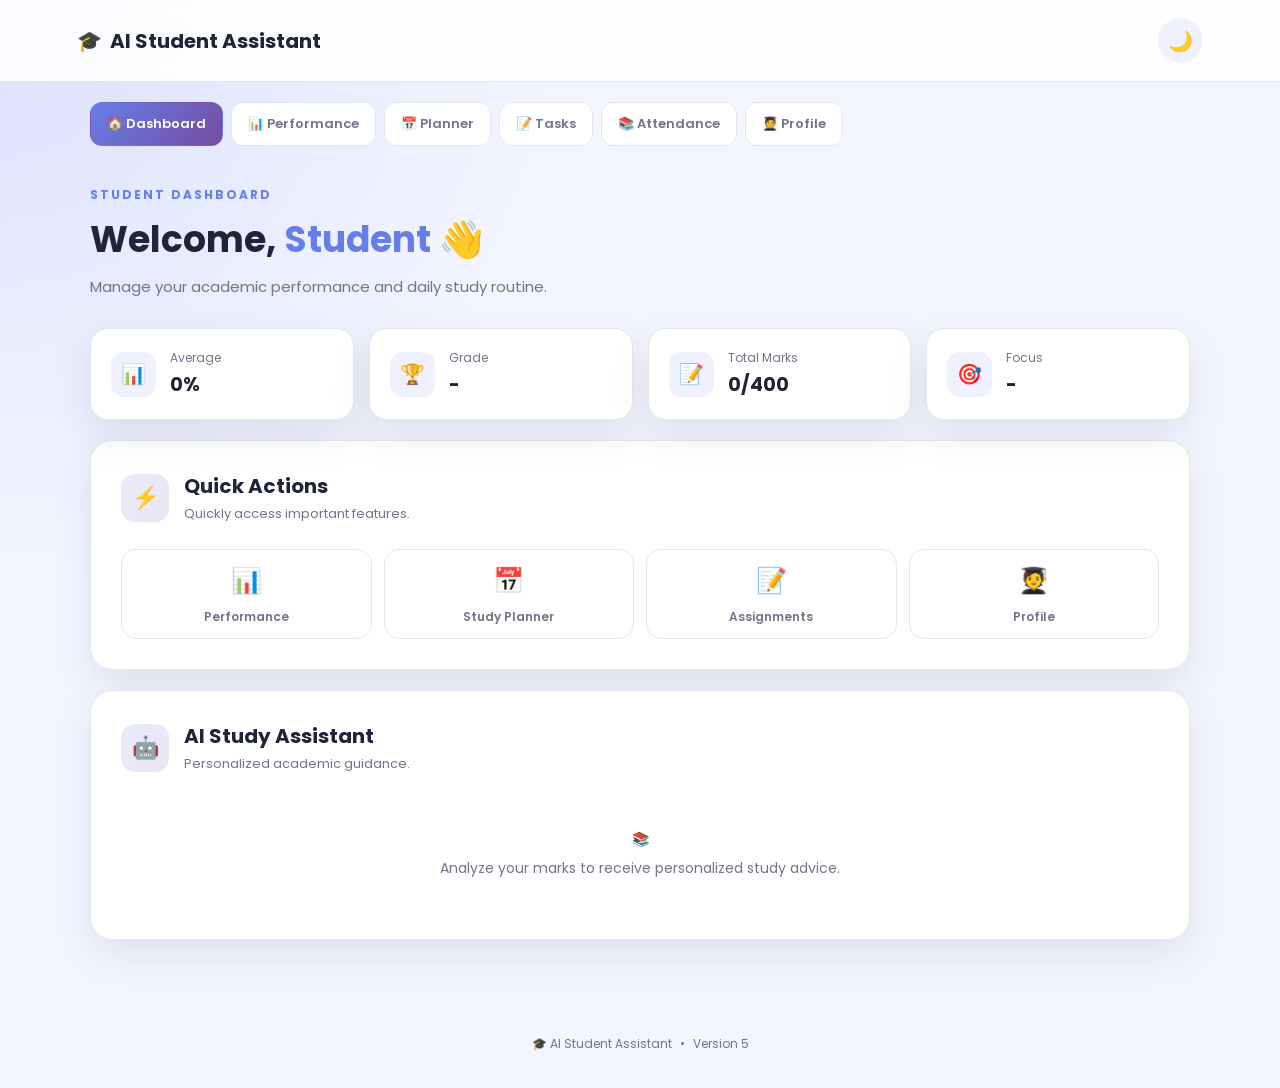
==== index.html @ c38b3dcc "Add files via upload" ====
<!DOCTYPE html>
<html lang="en">

<head>

    <meta charset="UTF-8">

    <meta
        name="viewport"
        content="width=device-width, initial-scale=1.0"
    >

    <title>AI Student Assistant - V5</title>

    <link
        rel="preconnect"
        href="https://fonts.googleapis.com"
    >

    <link
        rel="preconnect"
        href="https://fonts.gstatic.com"
        crossorigin
    >

    <link
        href="https://fonts.googleapis.com/css2?family=Poppins:wght@400;500;600;700&display=swap"
        rel="stylesheet"
    >

    <link
        rel="stylesheet"
        href="style.css"
    >

</head>


<body>


<!-- =========================================
     HEADER
========================================= -->

<header class="header">

    <div class="logo">

        🎓

        <span>
            AI Student Assistant
        </span>

    </div>


    <div class="header-actions">

        <button
            id="themeButton"
            class="theme-button"
            onclick="toggleTheme()"
        >
            🌙
        </button>

    </div>

</header>



<!-- =========================================
     NAVIGATION
========================================= -->

<nav class="navigation">

    <button
        class="nav-button active"
        onclick="showSection('dashboardSection', this)"
    >
        🏠 Dashboard
    </button>


    <button
        class="nav-button"
        onclick="showSection('performanceSection', this)"
    >
        📊 Performance
    </button>


    <button
        class="nav-button"
        onclick="showSection('plannerSection', this)"
    >
        📅 Planner
    </button>


    <button
        class="nav-button"
        onclick="showSection('tasksSection', this)"
    >
        📝 Tasks
    </button>


    <button
        class="nav-button"
        onclick="showSection('attendanceSection', this)"
    >
        📚 Attendance
    </button>


    <button
        class="nav-button"
        onclick="showSection('profileSection', this)"
    >
        🧑‍🎓 Profile
    </button>

</nav>



<!-- =========================================
     MAIN
========================================= -->

<main class="container">


<!-- =========================================
     DASHBOARD SECTION
========================================= -->

<section
    id="dashboardSection"
    class="page-section active-section"
>


    <!-- WELCOME -->

    <div class="welcome">

        <p class="small-title">
            STUDENT DASHBOARD
        </p>


        <h1>

            Welcome,

            <span id="welcomeName">
                Student
            </span>

            👋

        </h1>


        <p>
            Manage your academic performance
            and daily study routine.
        </p>

    </div>



    <!-- QUICK STATS -->

    <div class="stats-grid">


        <div class="stat-card">

            <div class="stat-icon">
                📊
            </div>

            <div>

                <p>
                    Average
                </p>

                <h3 id="percentageValue">
                    0%
                </h3>

            </div>

        </div>



        <div class="stat-card">

            <div class="stat-icon">
                🏆
            </div>

            <div>

                <p>
                    Grade
                </p>

                <h3 id="gradeValue">
                    -
                </h3>

            </div>

        </div>



        <div class="stat-card">

            <div class="stat-icon">
                📝
            </div>

            <div>

                <p>
                    Total Marks
                </p>

                <h3 id="totalValue">
                    0/400
                </h3>

            </div>

        </div>



        <div class="stat-card">

            <div class="stat-icon">
                🎯
            </div>

            <div>

                <p>
                    Focus
                </p>

                <h3 id="weakSubjectValue">
                    -
                </h3>

            </div>

        </div>

    </div>



    <!-- QUICK ACTIONS -->

    <div class="card">

        <div class="section-title">

            <div class="section-icon">
                ⚡
            </div>

            <div>

                <h2>
                    Quick Actions
                </h2>

                <p>
                    Quickly access important features.
                </p>

            </div>

        </div>


        <div class="quick-actions">


            <button
                onclick="showSection('performanceSection')"
                class="action-button"
            >
                📊
                <span>
                    Performance
                </span>
            </button>


            <button
                onclick="showSection('plannerSection')"
                class="action-button"
            >
                📅
                <span>
                    Study Planner
                </span>
            </button>


            <button
                onclick="showSection('tasksSection')"
                class="action-button"
            >
                📝
                <span>
                    Assignments
                </span>
            </button>


            <button
                onclick="showSection('profileSection')"
                class="action-button"
            >
                🧑‍🎓
                <span>
                    Profile
                </span>
            </button>

        </div>

    </div>



    <!-- AI RECOMMENDATION -->

    <div class="card">

        <div class="section-title">

            <div class="section-icon">
                🤖
            </div>

            <div>

                <h2>
                    AI Study Assistant
                </h2>

                <p>
                    Personalized academic guidance.
                </p>

            </div>

        </div>


        <div id="dashboardSuggestion">

            <div class="empty-state">

                📚

                <p>
                    Analyze your marks to receive
                    personalized study advice.
                </p>

            </div>

        </div>

    </div>


</section>



<!-- =========================================
     PERFORMANCE SECTION
========================================= -->

<section
    id="performanceSection"
    class="page-section"
>


    <!-- INPUT -->

    <div class="card">

        <div class="section-title">

            <div class="section-icon">
                📝
            </div>

            <div>

                <h2>
                    Analyze Performance
                </h2>

                <p>
                    Enter your latest marks.
                </p>

            </div>

        </div>



        <!-- NAME -->

        <div class="form-group">

            <label for="studentName">
                Student Name
            </label>

            <input
                type="text"
                id="studentName"
                placeholder="Enter your name"
                maxlength="50"
            >

        </div>



        <!-- SUBJECTS -->

        <div class="subjects-grid">


            <div class="form-group">

                <label for="math">
                    🧮 Mathematics
                </label>

                <input
                    type="number"
                    id="math"
                    min="0"
                    max="100"
                    placeholder="0 - 100"
                >

            </div>


            <div class="form-group">

                <label for="python">
                    🐍 Python
                </label>

                <input
                    type="number"
                    id="python"
                    min="0"
                    max="100"
                    placeholder="0 - 100"
                >

            </div>


            <div class="form-group">

                <label for="dsa">
                    💻 DSA
                </label>

                <input
                    type="number"
                    id="dsa"
                    min="0"
                    max="100"
                    placeholder="0 - 100"
                >

            </div>


            <div class="form-group">

                <label for="physics">
                    ⚛️ Physics
                </label>

                <input
                    type="number"
                    id="physics"
                    min="0"
                    max="100"
                    placeholder="0 - 100"
                >

            </div>

        </div>



        <div class="button-group">

            <button
                class="primary-button"
                onclick="calculateResult()"
            >
                🚀 Analyze Performance
            </button>


            <button
                class="reset-button"
                onclick="resetApp()"
            >
                🔄 Reset
            </button>

        </div>

    </div>



    <!-- SUBJECT PERFORMANCE -->

    <div class="card">

        <div class="section-title">

            <div class="section-icon">
                📈
            </div>

            <div>

                <h2>
                    Subject Performance
                </h2>

                <p>
                    Current marks for each subject.
                </p>

            </div>

        </div>


        <div id="subjectPerformance">

            <div class="empty-state">

                📊

                <p>
                    Your performance will appear here.
                </p>

            </div>

        </div>

    </div>



    <!-- CHART -->

    <div class="card">

        <div class="section-title">

            <div class="section-icon">
                📊
            </div>

            <div>

                <h2>
                    Performance Chart
                </h2>

                <p>
                    Visual comparison of your marks.
                </p>

            </div>

        </div>


        <div
            id="marksChart"
            class="marks-chart"
        ></div>

    </div>



    <!-- TARGETS -->

    <div class="card">

        <div class="section-title">

            <div class="section-icon">
                🎯
            </div>

            <div>

                <h2>
                    Subject Goals
                </h2>

                <p>
                    Track your current marks against targets.
                </p>

            </div>

        </div>


        <div
            id="targetPerformance"
            class="target-performance"
        ></div>

    </div>

</section>



<!-- =========================================
     PLANNER SECTION
========================================= -->

<section
    id="plannerSection"
    class="page-section"
>


    <div class="card">

        <div class="section-title">

            <div class="section-icon">
                📅
            </div>

            <div>

                <h2>
                    Today's Study Plan
                </h2>

                <p>
                    Your plan is generated from your performance.
                </p>

            </div>

        </div>


        <div id="studyPlan">

            <div class="empty-state">

                📅

                <p>
                    Analyze your marks first
                    to generate your study plan.
                </p>

            </div>

        </div>

    </div>



    <!-- TIMER -->

    <div class="card">

        <div class="section-title">

            <div class="section-icon">
                ⏱️
            </div>

            <div>

                <h2>
                    Study Timer
                </h2>

                <p>
                    Use a 25-minute focused study session.
                </p>

            </div>

        </div>


        <div class="timer-box">

            <div
                id="timerDisplay"
                class="timer-display"
            >
                25:00
            </div>


            <p id="timerStatus">
                Ready to study
            </p>


            <div class="timer-buttons">

                <button
                    onclick="startTimer()"
                    class="timer-start"
                >
                    ▶ Start
                </button>


                <button
                    onclick="pauseTimer()"
                    class="timer-pause"
                >
                    ⏸ Pause
                </button>


                <button
                    onclick="resetTimer()"
                    class="timer-reset"
                >
                    🔄 Reset
                </button>

            </div>

        </div>

    </div>

</section>



<!-- =========================================
     TASKS SECTION
========================================= -->

<section
    id="tasksSection"
    class="page-section"
>


    <div class="card">

        <div class="section-title">

            <div class="section-icon">
                📝
            </div>

            <div>

                <h2>
                    Assignment & Task Manager
                </h2>

                <p>
                    Keep track of your academic tasks.
                </p>

            </div>

        </div>



        <div class="task-input-area">

            <input
                type="text"
                id="taskInput"
                placeholder="Enter assignment or task..."
                maxlength="100"
            >


            <button
                onclick="addTask()"
                class="primary-button add-task-button"
            >
                ➕ Add Task
            </button>

        </div>


        <div
            id="taskList"
            class="task-list"
        ></div>

    </div>

</section>



<!-- =========================================
     ATTENDANCE SECTION
========================================= -->

<section
    id="attendanceSection"
    class="page-section"
>


    <div class="card">

        <div class="section-title">

            <div class="section-icon">
                📚
            </div>

            <div>

                <h2>
                    Attendance Tracker
                </h2>

                <p>
                    Enter attended and total classes.
                </p>

            </div>

        </div>



        <div
            id="attendanceList"
            class="attendance-list"
        ></div>


    </div>

</section>



<!-- =========================================
     PROFILE SECTION
========================================= -->

<section
    id="profileSection"
    class="page-section"
>


    <div class="card">

        <div class="section-title">

            <div class="section-icon">
                🧑‍🎓
            </div>

            <div>

                <h2>
                    Student Profile
                </h2>

                <p>
                    Store your basic academic information.
                </p>

            </div>

        </div>



        <div class="profile-grid">


            <div class="form-group">

                <label>
                    Full Name
                </label>

                <input
                    id="profileName"
                    type="text"
                    placeholder="Your name"
                >

            </div>


            <div class="form-group">

                <label>
                    Course
                </label>

                <input
                    id="profileCourse"
                    type="text"
                    placeholder="Example: CSE (AIML)"
                >

            </div>


            <div class="form-group">

                <label>
                    Semester
                </label>

                <input
                    id="profileSemester"
                    type="text"
                    placeholder="Example: 1st Semester"
                >

            </div>


            <div class="form-group">

                <label>
                    Roll Number
                </label>

                <input
                    id="profileRoll"
                    type="text"
                    placeholder="Enter roll number"
                >

            </div>

        </div>



        <button
            onclick="saveProfile()"
            class="primary-button save-profile-button"
        >
            💾 Save Profile
        </button>


        <div
            id="profileMessage"
            class="profile-message"
        ></div>

    </div>

</section>



<!-- =========================================
     PROGRESS HISTORY
========================================= -->

<section
    id="historySection"
    class="page-section"
>


    <div class="card">

        <div class="section-title">

            <div class="section-icon">
                📈
            </div>

            <div>

                <h2>
                    Progress History
                </h2>

                <p>
                    Your previous performance records.
                </p>

            </div>

        </div>


        <div
            id="historyList"
            class="history-list"
        ></div>

    </div>

</section>



</main>



<!-- =========================================
     FOOTER
========================================= -->

<footer>

    <p>

        🎓 AI Student Assistant

        <span>
            •
        </span>

        Version 5

    </p>

</footer>



<script src="script.js"></script>

</body>

</html>
---- style.css ----
/* =========================================
   AI STUDENT ASSISTANT
   VERSION 5
   Complete Dashboard Styling
========================================= */


/* =========================================
   RESET
========================================= */

* {
    margin: 0;
    padding: 0;
    box-sizing: border-box;
}


/* =========================================
   VARIABLES
========================================= */

:root {
    --primary: #667eea;
    --secondary: #764ba2;

    --background: #f4f6ff;
    --card: #ffffff;

    --text: #202438;
    --muted: #70758a;

    --border: #e5e7f0;
    --track: #eceef5;

    --success: #2e9d62;
    --warning: #d98b25;
    --danger: #d9534f;

    --shadow:
        0 15px 40px rgba(40, 40, 80, 0.10);
}


/* =========================================
   BODY
========================================= */

body {
    font-family: "Poppins", Arial, sans-serif;

    min-height: 100vh;

    background:
        radial-gradient(
            circle at top left,
            rgba(102, 126, 234, 0.18),
            transparent 35%
        ),
        var(--background);

    color: var(--text);

    transition:
        background 0.3s ease,
        color 0.3s ease;
}


/* =========================================
   HEADER
========================================= */

.header {
    width: 100%;

    padding: 18px 6%;

    display: flex;

    align-items: center;

    justify-content: space-between;

    background:
        rgba(255, 255, 255, 0.88);

    backdrop-filter: blur(15px);

    border-bottom:
        1px solid var(--border);

    position: sticky;

    top: 0;

    z-index: 100;
}


.logo {
    display: flex;

    align-items: center;

    gap: 8px;

    font-size: 20px;

    font-weight: 700;
}


.header-actions {
    display: flex;

    align-items: center;

    gap: 10px;
}


.theme-button {
    width: 45px;

    height: 45px;

    border: none;

    border-radius: 50%;

    background: #f0f1ff;

    cursor: pointer;

    font-size: 20px;

    transition: 0.3s;
}


.theme-button:hover {
    transform:
        rotate(15deg)
        scale(1.05);
}


/* =========================================
   NAVIGATION
========================================= */

.navigation {
    width: 92%;

    max-width: 1100px;

    margin: 20px auto 0;

    display: flex;

    gap: 8px;

    overflow-x: auto;

    padding-bottom: 5px;
}


.nav-button {
    border: none;

    padding: 11px 16px;

    border-radius: 12px;

    background: var(--card);

    color: var(--muted);

    border:
        1px solid var(--border);

    font-family: inherit;

    font-size: 13px;

    font-weight: 600;

    white-space: nowrap;

    cursor: pointer;

    transition: 0.3s;
}


.nav-button:hover {
    color: var(--primary);

    transform:
        translateY(-2px);
}


.nav-button.active {
    color: white;

    background:
        linear-gradient(
            135deg,
            var(--primary),
            var(--secondary)
        );

    border-color: transparent;
}


/* =========================================
   MAIN CONTAINER
========================================= */

.container {
    width: 92%;

    max-width: 1100px;

    margin: 0 auto;

    padding: 35px 0 50px;
}


/* =========================================
   PAGE SECTIONS
========================================= */

.page-section {
    display: none;

    animation:
        fadeUp 0.45s ease;
}


.page-section.active-section {
    display: block;
}


@keyframes fadeUp {

    from {
        opacity: 0;

        transform:
            translateY(15px);
    }

    to {
        opacity: 1;

        transform:
            translateY(0);
    }
}


/* =========================================
   WELCOME
========================================= */

.welcome {
    margin-bottom: 30px;
}


.small-title {
    font-size: 12px;

    font-weight: 700;

    letter-spacing: 2px;

    color: var(--primary);

    margin-bottom: 8px;
}


.welcome h1 {
    font-size: 36px;

    margin-bottom: 8px;
}


.welcome h1 span {
    color: var(--primary);
}


.welcome > p:last-child {
    color: var(--muted);

    font-size: 15px;
}


/* =========================================
   CARD
========================================= */

.card {
    background: var(--card);

    border:
        1px solid var(--border);

    border-radius: 22px;

    padding: 30px;

    box-shadow: var(--shadow);

    margin-bottom: 20px;

    transition:
        transform 0.3s ease,
        box-shadow 0.3s ease;
}


.card:hover {
    transform:
        translateY(-2px);

    box-shadow:
        0 20px 45px
        rgba(40, 40, 80, 0.14);
}


/* =========================================
   SECTION TITLE
========================================= */

.section-title {
    display: flex;

    align-items: center;

    gap: 15px;

    margin-bottom: 25px;
}


.section-icon {
    width: 48px;

    height: 48px;

    flex-shrink: 0;

    display: flex;

    align-items: center;

    justify-content: center;

    border-radius: 14px;

    background:
        linear-gradient(
            135deg,
            rgba(102, 126, 234, 0.15),
            rgba(118, 75, 162, 0.15)
        );

    font-size: 22px;
}


.section-title h2 {
    font-size: 20px;

    margin-bottom: 3px;
}


.section-title p {
    color: var(--muted);

    font-size: 13px;
}


/* =========================================
   STATISTICS
========================================= */

.stats-grid {
    display: grid;

    grid-template-columns:
        repeat(4, 1fr);

    gap: 15px;

    margin-bottom: 20px;
}


.stat-card {
    background: var(--card);

    border:
        1px solid var(--border);

    border-radius: 18px;

    padding: 20px;

    display: flex;

    align-items: center;

    gap: 14px;

    box-shadow: var(--shadow);

    transition: 0.3s;
}


.stat-card:hover {
    transform:
        translateY(-3px);
}


.stat-icon {
    width: 45px;

    height: 45px;

    flex-shrink: 0;

    border-radius: 13px;

    display: flex;

    align-items: center;

    justify-content: center;

    background: #f0f1ff;

    font-size: 20px;
}


.stat-card p {
    color: var(--muted);

    font-size: 12px;

    margin-bottom: 3px;
}


.stat-card h3 {
    font-size: 19px;

    word-break: break-word;
}


/* =========================================
   QUICK ACTIONS
========================================= */

.quick-actions {
    display: grid;

    grid-template-columns:
        repeat(4, 1fr);

    gap: 12px;
}


.action-button {
    min-height: 90px;

    border:
        1px solid var(--border);

    border-radius: 15px;

    background: var(--card);

    color: var(--text);

    font-family: inherit;

    font-weight: 600;

    cursor: pointer;

    display: flex;

    flex-direction: column;

    align-items: center;

    justify-content: center;

    gap: 8px;

    font-size: 25px;

    transition: 0.3s;
}


.action-button span {
    font-size: 12px;

    color: var(--muted);
}


.action-button:hover {
    border-color: var(--primary);

    transform:
        translateY(-3px);
}


/* =========================================
   EMPTY STATE
========================================= */

.empty-state {
    padding: 30px;

    text-align: center;

    color: var(--muted);

    font-size: 14px;
}


.empty-state p {
    margin-top: 8px;
}


/* =========================================
   FORM
========================================= */

.form-group {
    margin-bottom: 18px;
}


.form-group label {
    display: block;

    font-size: 14px;

    font-weight: 600;

    margin-bottom: 8px;
}


input {
    width: 100%;

    height: 50px;

    padding: 0 15px;

    border:
        2px solid var(--border);

    border-radius: 12px;

    background: var(--card);

    color: var(--text);

    outline: none;

    font-family: inherit;

    font-size: 15px;

    transition: 0.3s;
}


input:focus {
    border-color: var(--primary);

    box-shadow:
        0 0 0 4px
        rgba(102, 126, 234, 0.12);
}


input::placeholder {
    color: #a2a5b5;
}


/* =========================================
   SUBJECT GRID
========================================= */

.subjects-grid {
    display: grid;

    grid-template-columns:
        repeat(2, 1fr);

    gap: 20px;
}


/* =========================================
   BUTTON GROUP
========================================= */

.button-group {
    display: flex;

    gap: 12px;

    margin-top: 25px;
}


.primary-button,
.reset-button {
    border: none;

    border-radius: 12px;

    min-height: 52px;

    padding: 0 22px;

    font-family: inherit;

    font-size: 15px;

    font-weight: 600;

    cursor: pointer;

    transition: 0.3s;
}


.primary-button {
    flex: 1;

    color: white;

    background:
        linear-gradient(
            135deg,
            var(--primary),
            var(--secondary)
        );
}


.primary-button:hover {
    transform:
        translateY(-2px);

    box-shadow:
        0 10px 25px
        rgba(102, 126, 234, 0.25);
}


.reset-button {
    background: #f1f2f7;

    color: #555a70;
}


.reset-button:hover {
    background: #e5e6ed;

    transform:
        translateY(-2px);
}


/* =========================================
   PERFORMANCE
========================================= */

.performance-item {
    margin-bottom: 22px;
}


.performance-item:last-child {
    margin-bottom: 0;
}


.performance-header {
    display: flex;

    justify-content: space-between;

    align-items: center;

    margin-bottom: 8px;
}


.performance-header span:first-child {
    font-size: 14px;

    font-weight: 600;
}


.performance-header span:last-child {
    color: var(--muted);

    font-size: 13px;

    font-weight: 600;
}


.progress-container {
    width: 100%;

    height: 11px;

    overflow: hidden;

    background: var(--track);

    border-radius: 20px;
}


.progress-bar {
    width: 0;

    height: 100%;

    border-radius: 20px;

    background:
        linear-gradient(
            90deg,
            var(--primary),
            var(--secondary)
        );

    transition:
        width 1.2s ease;
}


/* =========================================
   CHART
========================================= */

.marks-chart {
    display: flex;

    flex-direction: column;

    gap: 22px;
}


.chart-label {
    display: flex;

    justify-content: space-between;

    margin-bottom: 8px;
}


.chart-label span {
    font-size: 14px;

    font-weight: 600;
}


.chart-label strong {
    color: var(--primary);

    font-size: 14px;
}


.chart-track {
    width: 100%;

    height: 18px;

    background: var(--track);

    border-radius: 20px;

    overflow: hidden;
}


.chart-fill {
    width: 0;

    height: 100%;

    border-radius: 20px;

    background:
        linear-gradient(
            90deg,
            var(--primary),
            var(--secondary)
        );

    transition:
        width 1.2s ease;
}


/* =========================================
   TARGETS
========================================= */

.target-item {
    padding: 18px;

    margin-bottom: 15px;

    border:
        1px solid var(--border);

    border-radius: 15px;
}


.target-item:last-child {
    margin-bottom: 0;
}


.target-header {
    display: flex;

    justify-content: space-between;

    align-items: center;

    margin-bottom: 12px;
}


.target-subject {
    font-size: 14px;

    font-weight: 600;
}


.target-info {
    color: var(--muted);

    font-size: 12px;
}


.target-bar {
    width: 100%;

    height: 10px;

    background: var(--track);

    border-radius: 20px;

    overflow: hidden;
}


.target-fill {
    height: 100%;

    border-radius: 20px;

    background:
        linear-gradient(
            90deg,
            var(--primary),
            var(--secondary)
        );
}


.target-bottom {
    display: flex;

    justify-content: space-between;

    margin-top: 8px;

    font-size: 12px;

    color: var(--muted);
}


.target-achieved {
    color: var(--success);

    font-weight: 600;
}


.target-needed {
    color: var(--warning);

    font-weight: 600;
}


/* =========================================
   STUDY PLANNER
========================================= */

.study-plan {
    display: flex;

    flex-direction: column;

    gap: 12px;
}


.study-task {
    display: grid;

    grid-template-columns:
        90px 1fr auto;

    align-items: center;

    gap: 15px;

    padding: 17px;

    border:
        1px solid var(--border);

    border-radius: 15px;

    transition: 0.3s;
}


.study-task:hover {
    transform:
        translateX(3px);

    border-color:
        var(--primary);
}


.task-time {
    color: var(--primary);

    font-size: 13px;

    font-weight: 600;
}


.task-name {
    font-size: 14px;

    font-weight: 600;
}


.task-duration {
    color: var(--muted);

    font-size: 12px;
}


/* =========================================
   TIMER
========================================= */

.timer-box {
    text-align: center;

    padding: 15px;
}


.timer-display {
    font-size: 64px;

    font-weight: 700;

    letter-spacing: 3px;

    color: var(--primary);

    margin-bottom: 5px;
}


#timerStatus {
    color: var(--muted);

    font-size: 14px;

    margin-bottom: 22px;
}


.timer-buttons {
    display: flex;

    justify-content: center;

    gap: 10px;

    flex-wrap: wrap;
}


.timer-buttons button {
    border: none;

    padding: 11px 18px;

    border-radius: 10px;

    font-family: inherit;

    font-weight: 600;

    cursor: pointer;

    transition: 0.3s;
}


.timer-start {
    background: var(--primary);

    color: white;
}


.timer-pause {
    background: #f0f1f5;

    color: #555a70;
}


.timer-reset {
    background: #f0f1f5;

    color: #555a70;
}


.timer-buttons button:hover {
    transform:
        translateY(-2px);
}


/* =========================================
   TASK MANAGER
========================================= */

.task-input-area {
    display: grid;

    grid-template-columns: 1fr 160px;

    gap: 10px;

    margin-bottom: 20px;
}


.add-task-button {
    min-height: 50px;
}


.task-list {
    display: flex;

    flex-direction: column;

    gap: 10px;
}


.task-item {
    display: flex;

    align-items: center;

    justify-content: space-between;

    gap: 12px;

    padding: 15px;

    border:
        1px solid var(--border);

    border-radius: 14px;

    transition: 0.3s;
}


.task-item:hover {
    border-color: var(--primary);
}


.task-left {
    display: flex;

    align-items: center;

    gap: 12px;

    min-width: 0;
}


.task-checkbox {
    width: 20px;

    height: 20px;

    cursor: pointer;

    accent-color: var(--primary);
}


.task-text {
    font-size: 14px;

    word-break: break-word;
}


.task-completed {
    text-decoration: line-through;

    color: var(--muted);
}


.delete-task {
    border: none;

    background: transparent;

    cursor: pointer;

    font-size: 18px;

    padding: 5px;
}


/* =========================================
   ATTENDANCE
========================================= */

.attendance-list {
    display: flex;

    flex-direction: column;

    gap: 15px;
}


.attendance-item {
    padding: 18px;

    border:
        1px solid var(--border);

    border-radius: 15px;
}


.attendance-header {
    display: flex;

    justify-content: space-between;

    margin-bottom: 10px;
}


.attendance-subject {
    font-size: 14px;

    font-weight: 600;
}


.attendance-percent {
    color: var(--primary);

    font-size: 13px;

    font-weight: 700;
}


.attendance-inputs {
    display: grid;

    grid-template-columns: 1fr 1fr;

    gap: 10px;
}


.attendance-inputs input {
    height: 42px;

    font-size: 13px;
}


.attendance-bar {
    height: 9px;

    width: 100%;

    background: var(--track);

    border-radius: 20px;

    overflow: hidden;

    margin-top: 10px;
}


.attendance-fill {
    height: 100%;

    background:
        linear-gradient(
            90deg,
            var(--primary),
            var(--secondary)
        );

    border-radius: 20px;

    transition:
        width 0.7s ease;
}


/* =========================================
   PROFILE
========================================= */

.profile-grid {
    display: grid;

    grid-template-columns:
        repeat(2, 1fr);

    gap: 5px 20px;
}


.save-profile-button {
    margin-top: 10px;

    width: 100%;
}


.profile-message {
    margin-top: 12px;

    color: var(--success);

    font-size: 13px;

    text-align: center;
}


/* =========================================
   HISTORY
========================================= */

.history-list {
    display: flex;

    flex-direction: column;

    gap: 12px;
}


.history-item {
    display: flex;

    align-items: center;

    justify-content: space-between;

    padding: 16px;

    border:
        1px solid var(--border);

    border-radius: 14px;
}


.history-date {
    color: var(--muted);

    font-size: 12px;
}


.history-average {
    font-size: 17px;

    font-weight: 700;

    color: var(--primary);
}


.history-grade {
    padding: 5px 10px;

    border-radius: 8px;

    background:
        rgba(102, 126, 234, 0.10);

    color: var(--primary);

    font-size: 12px;

    font-weight: 700;
}


/* =========================================
   FOOTER
========================================= */

footer {
    text-align: center;

    padding:
        25px 15px 35px;

    color: var(--muted);

    font-size: 12px;
}


footer span {
    margin: 0 5px;
}


/* =========================================
   DARK MODE
========================================= */

body.dark {

    --background: #10121c;

    --card: #181b28;

    --text: #f3f4f8;

    --muted: #a6a9ba;

    --border: #292d3d;

    --track: #292d3d;

}


body.dark .header {
    background:
        rgba(16, 18, 28, 0.92);
}


body.dark .theme-button {
    background: #292d3d;

    color: white;
}


body.dark .reset-button,
body.dark .timer-pause,
body.dark .timer-reset {

    background: #292d3d;

    color: #eeeeee;

}


body.dark .stat-icon {
    background: #292d3d;
}


/* =========================================
   TABLET
========================================= */

@media (max-width: 900px) {

    .stats-grid {

        grid-template-columns:
            repeat(2, 1fr);

    }


    .quick-actions {

        grid-template-columns:
            repeat(2, 1fr);

    }

}


/* =========================================
   MOBILE
========================================= */

@media (max-width: 600px) {

    .header {

        padding:
            15px 5%;

    }


    .logo {

        font-size: 16px;

    }


    .theme-button {

        width: 40px;

        height: 40px;

        font-size: 17px;

    }


    .navigation {

        width: 94%;

        margin-top: 12px;

    }


    .nav-button {

        padding:
            9px 12px;

        font-size: 11px;

    }


    .container {

        width: 94%;

        padding:
            30px 0 40px;

    }


    .welcome h1 {

        font-size: 28px;

    }


    .welcome > p:last-child {

        font-size: 13px;

    }


    .card {

        padding: 20px;

        border-radius: 18px;

    }


    .section-title {

        gap: 10px;

    }


    .section-icon {

        width: 42px;

        height: 42px;

        font-size: 19px;

    }


    .section-title h2 {

        font-size: 17px;

    }


    .section-title p {

        font-size: 11px;

    }


    .subjects-grid {

        grid-template-columns: 1fr;

        gap: 0;

    }


    .button-group {

        flex-direction: column;

    }


    .primary-button,
    .reset-button {

        width: 100%;

    }


    .stats-grid {

        grid-template-columns:
            1fr 1fr;

        gap: 10px;

    }


    .stat-card {

        padding: 15px;

        gap: 8px;

    }


    .stat-icon {

        width: 38px;

        height: 38px;

        font-size: 17px;

    }


    .stat-card p {

        font-size: 10px;

    }


    .stat-card h3 {

        font-size: 15px;

    }


    .quick-actions {

        grid-template-columns:
            1fr 1fr;

    }


    .task-input-area {

        grid-template-columns:
            1fr;

    }


    .profile-grid {

        grid-template-columns:
            1fr;

    }


    .attendance-inputs {

        grid-template-columns:
            1fr 1fr;

    }


    .study-task {

        grid-template-columns:
            1fr;

        gap: 5px;

    }


    .timer-display {

        font-size: 48px;

    }


    .timer-buttons {

        flex-direction: column;

    }


    .timer-buttons button {

        width: 100%;

    }


    .history-item {

        flex-wrap: wrap;

        gap: 8px;

    }

}


/* =========================================
   VERY SMALL PHONE
========================================= */

@media (max-width: 380px) {

    .stats-grid {

        grid-template-columns:
            1fr;

    }


    .quick-actions {

        grid-template-columns:
            1fr;

    }


    .welcome h1 {

        font-size: 24px;

    }


    .logo span {

        font-size: 14px;

    }


    .attendance-inputs {

        grid-template-columns:
            1fr;

    }

}
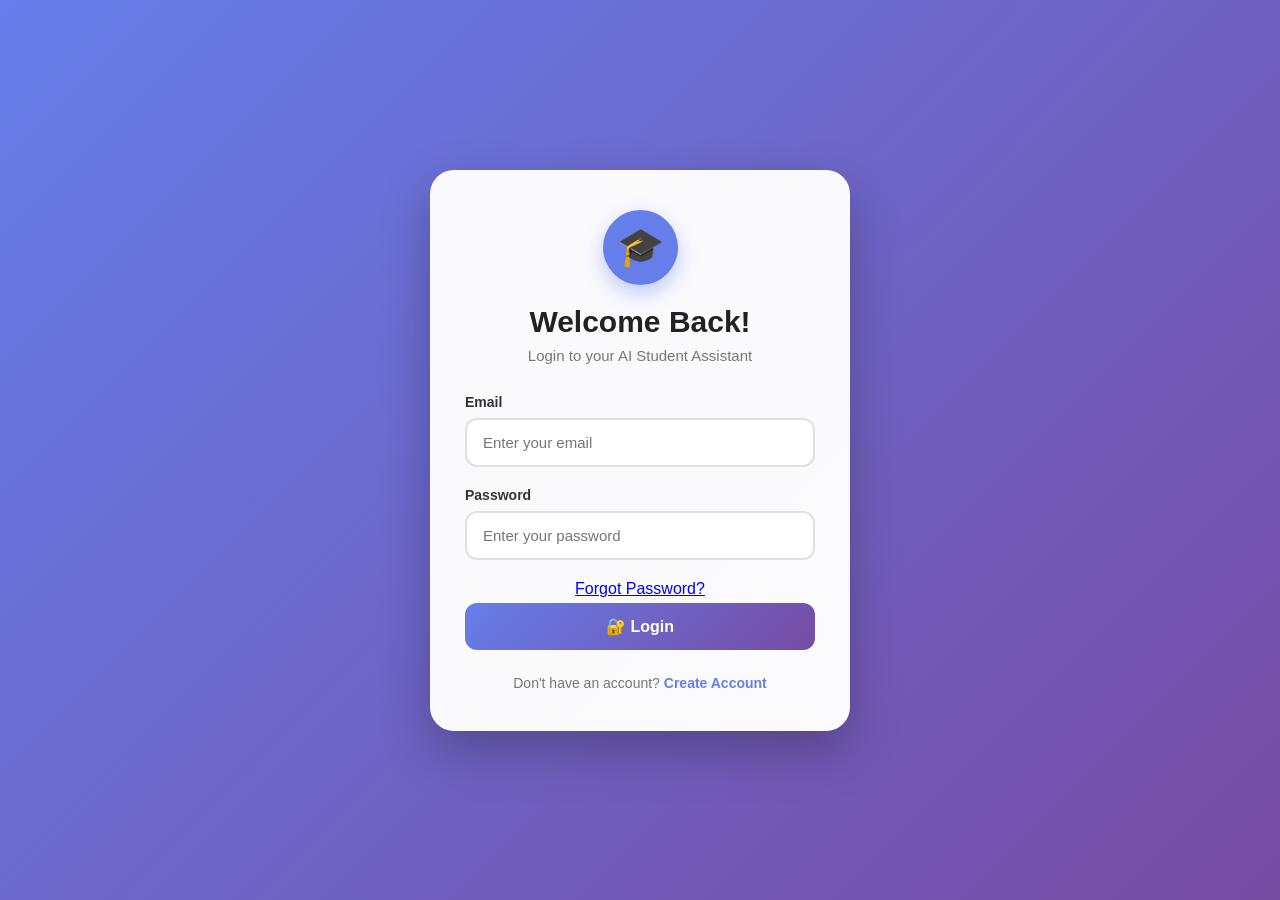
==== commit bae60c62: "Upgrade AI Student Assistant to V6 authentication" ====
--- a/index.html
+++ b/index.html
@@ -5,33 +5,17 @@
 
     <meta charset="UTF-8">
 
-    <meta
-        name="viewport"
-        content="width=device-width, initial-scale=1.0"
-    >
-
-    <title>AI Student Assistant - V5</title>
-
-    <link
-        rel="preconnect"
-        href="https://fonts.googleapis.com"
-    >
-
-    <link
-        rel="preconnect"
-        href="https://fonts.gstatic.com"
-        crossorigin
-    >
-
-    <link
-        href="https://fonts.googleapis.com/css2?family=Poppins:wght@400;500;600;700&display=swap"
-        rel="stylesheet"
-    >
-
-    <link
-        rel="stylesheet"
-        href="style.css"
-    >
+    <meta name="viewport" content="width=device-width, initial-scale=1.0">
+
+    <title>AI Student Assistant - V6</title>
+
+    <link rel="preconnect" href="https://fonts.googleapis.com">
+
+    <link rel="preconnect" href="https://fonts.gstatic.com" crossorigin>
+
+    <link href="https://fonts.googleapis.com/css2?family=Poppins:wght@400;500;600;700&display=swap" rel="stylesheet">
+
+    <link rel="stylesheet" href="style.css">
 
 </head>
 
@@ -39,1058 +23,1092 @@
 <body>
 
 
-<!-- =========================================
-     HEADER
-========================================= -->
-
-<header class="header">
-
-    <div class="logo">
-
-        🎓
-
-        <span>
-            AI Student Assistant
-        </span>
-
-    </div>
-
-
-    <div class="header-actions">
+    <!-- =========================================
+         HEADER
+    ========================================= -->
+
+    <header class="header">
+
+        <div class="logo">
+
+            🎓
+
+            <span>
+                AI Student Assistant
+            </span>
+
+        </div>
+
+
+        <div class="header-actions">
+
+            <button
+                id="themeButton"
+                class="theme-button"
+                onclick="toggleTheme()"
+            >
+                🌙
+            </button>
+
+        </div>
+
 
         <button
-            id="themeButton"
-            class="theme-button"
-            onclick="toggleTheme()"
-        >
-            🌙
+            onclick="logoutUser()"
+            class="logout-btn"
+        >
+            🚪 Logout
         </button>
 
-    </div>
-
-</header>
-
-
-
-<!-- =========================================
-     NAVIGATION
-========================================= -->
-
-<nav class="navigation">
-
-    <button
-        class="nav-button active"
-        onclick="showSection('dashboardSection', this)"
-    >
-        🏠 Dashboard
-    </button>
-
-
-    <button
-        class="nav-button"
-        onclick="showSection('performanceSection', this)"
-    >
-        📊 Performance
-    </button>
-
-
-    <button
-        class="nav-button"
-        onclick="showSection('plannerSection', this)"
-    >
-        📅 Planner
-    </button>
-
-
-    <button
-        class="nav-button"
-        onclick="showSection('tasksSection', this)"
-    >
-        📝 Tasks
-    </button>
-
-
-    <button
-        class="nav-button"
-        onclick="showSection('attendanceSection', this)"
-    >
-        📚 Attendance
-    </button>
-
-
-    <button
-        class="nav-button"
-        onclick="showSection('profileSection', this)"
-    >
-        🧑‍🎓 Profile
-    </button>
-
-</nav>
-
-
-
-<!-- =========================================
-     MAIN
-========================================= -->
-
-<main class="container">
-
-
-<!-- =========================================
-     DASHBOARD SECTION
-========================================= -->
-
-<section
-    id="dashboardSection"
-    class="page-section active-section"
->
-
-
-    <!-- WELCOME -->
-
-    <div class="welcome">
-
-        <p class="small-title">
-            STUDENT DASHBOARD
+    </header>
+
+
+
+    <!-- =========================================
+         NAVIGATION
+    ========================================= -->
+
+    <nav class="navigation">
+
+        <button
+            class="nav-button active"
+            onclick="showSection('dashboardSection', this)"
+        >
+            🏠 Dashboard
+        </button>
+
+
+        <button
+            class="nav-button"
+            onclick="showSection('performanceSection', this)"
+        >
+            📊 Performance
+        </button>
+
+
+        <button
+            class="nav-button"
+            onclick="showSection('plannerSection', this)"
+        >
+            📅 Planner
+        </button>
+
+
+        <button
+            class="nav-button"
+            onclick="showSection('tasksSection', this)"
+        >
+            📝 Tasks
+        </button>
+
+
+        <button
+            class="nav-button"
+            onclick="showSection('attendanceSection', this)"
+        >
+            📚 Attendance
+        </button>
+
+
+        <button
+            class="nav-button"
+            onclick="showSection('profileSection', this)"
+        >
+            🧑‍🎓 Profile
+        </button>
+
+    </nav>
+
+
+
+    <!-- =========================================
+         MAIN
+    ========================================= -->
+
+    <main class="container">
+
+
+        <!-- =========================================
+             DASHBOARD SECTION
+        ========================================= -->
+
+        <section
+            id="dashboardSection"
+            class="page-section active-section"
+        >
+
+
+            <!-- WELCOME -->
+
+            <div class="welcome">
+
+                <p class="small-title">
+                    STUDENT DASHBOARD
+                </p>
+
+
+                <h1>
+
+                    Welcome,
+
+                    <span id="welcomeName">
+                        Student
+                    </span>
+
+                    👋
+
+                </h1>
+
+
+                <p>
+                    Manage your academic performance
+                    and daily study routine.
+                </p>
+
+            </div>
+
+
+
+            <!-- QUICK STATS -->
+
+            <div class="stats-grid">
+
+
+                <div class="stat-card">
+
+                    <div class="stat-icon">
+                        📊
+                    </div>
+
+                    <div>
+
+                        <p>
+                            Average
+                        </p>
+
+                        <h3 id="percentageValue">
+                            0%
+                        </h3>
+
+                    </div>
+
+                </div>
+
+
+
+                <div class="stat-card">
+
+                    <div class="stat-icon">
+                        🏆
+                    </div>
+
+                    <div>
+
+                        <p>
+                            Grade
+                        </p>
+
+                        <h3 id="gradeValue">
+                            -
+                        </h3>
+
+                    </div>
+
+                </div>
+
+
+
+                <div class="stat-card">
+
+                    <div class="stat-icon">
+                        📝
+                    </div>
+
+                    <div>
+
+                        <p>
+                            Total Marks
+                        </p>
+
+                        <h3 id="totalValue">
+                            0/400
+                        </h3>
+
+                    </div>
+
+                </div>
+
+
+
+                <div class="stat-card">
+
+                    <div class="stat-icon">
+                        🎯
+                    </div>
+
+                    <div>
+
+                        <p>
+                            Focus
+                        </p>
+
+                        <h3 id="weakSubjectValue">
+                            -
+                        </h3>
+
+                    </div>
+
+                </div>
+
+            </div>
+
+
+
+            <!-- QUICK ACTIONS -->
+
+            <div class="card">
+
+                <div class="section-title">
+
+                    <div class="section-icon">
+                        ⚡
+                    </div>
+
+                    <div>
+
+                        <h2>
+                            Quick Actions
+                        </h2>
+
+                        <p>
+                            Quickly access important features.
+                        </p>
+
+                    </div>
+
+                </div>
+
+
+                <div class="quick-actions">
+
+
+                    <button
+                        onclick="showSection('performanceSection')"
+                        class="action-button"
+                    >
+                        📊
+                        <span>
+                            Performance
+                        </span>
+                    </button>
+
+
+                    <button
+                        onclick="showSection('plannerSection')"
+                        class="action-button"
+                    >
+                        📅
+                        <span>
+                            Study Planner
+                        </span>
+                    </button>
+
+
+                    <button
+                        onclick="showSection('tasksSection')"
+                        class="action-button"
+                    >
+                        📝
+                        <span>
+                            Assignments
+                        </span>
+                    </button>
+
+
+                    <button
+                        onclick="showSection('profileSection')"
+                        class="action-button"
+                    >
+                        🧑‍🎓
+                        <span>
+                            Profile
+                        </span>
+                    </button>
+
+                </div>
+
+            </div>
+
+
+
+            <!-- AI RECOMMENDATION -->
+
+            <div class="card">
+
+                <div class="section-title">
+
+                    <div class="section-icon">
+                        🤖
+                    </div>
+
+                    <div>
+
+                        <h2>
+                            AI Study Assistant
+                        </h2>
+
+                        <p>
+                            Personalized academic guidance.
+                        </p>
+
+                    </div>
+
+                </div>
+
+
+                <div id="dashboardSuggestion">
+
+                    <div class="empty-state">
+
+                        📚
+
+                        <p>
+                            Analyze your marks to receive
+                            personalized study advice.
+                        </p>
+
+                    </div>
+
+                </div>
+
+            </div>
+
+
+        </section>
+
+
+
+        <!-- =========================================
+             PERFORMANCE SECTION
+        ========================================= -->
+
+        <section
+            id="performanceSection"
+            class="page-section"
+        >
+
+
+            <!-- INPUT -->
+
+            <div class="card">
+
+                <div class="section-title">
+
+                    <div class="section-icon">
+                        📝
+                    </div>
+
+                    <div>
+
+                        <h2>
+                            Analyze Performance
+                        </h2>
+
+                        <p>
+                            Enter your latest marks.
+                        </p>
+
+                    </div>
+
+                </div>
+
+
+
+                <!-- NAME -->
+
+                <div class="form-group">
+
+                    <label for="studentName">
+                        Student Name
+                    </label>
+
+                    <input
+                        type="text"
+                        id="studentName"
+                        placeholder="Enter your name"
+                        maxlength="50"
+                    >
+
+                </div>
+
+
+
+                <!-- SUBJECTS -->
+
+                <div class="subjects-grid">
+
+
+                    <div class="form-group">
+
+                        <label for="math">
+                            🧮 Mathematics
+                        </label>
+
+                        <input
+                            type="number"
+                            id="math"
+                            min="0"
+                            max="100"
+                            placeholder="0 - 100"
+                        >
+
+                    </div>
+
+
+                    <div class="form-group">
+
+                        <label for="python">
+                            🐍 Python
+                        </label>
+
+                        <input
+                            type="number"
+                            id="python"
+                            min="0"
+                            max="100"
+                            placeholder="0 - 100"
+                        >
+
+                    </div>
+
+
+                    <div class="form-group">
+
+                        <label for="dsa">
+                            💻 DSA
+                        </label>
+
+                        <input
+                            type="number"
+                            id="dsa"
+                            min="0"
+                            max="100"
+                            placeholder="0 - 100"
+                        >
+
+                    </div>
+
+
+                    <div class="form-group">
+
+                        <label for="physics">
+                            ⚛️ Physics
+                        </label>
+
+                        <input
+                            type="number"
+                            id="physics"
+                            min="0"
+                            max="100"
+                            placeholder="0 - 100"
+                        >
+
+                    </div>
+
+                </div>
+
+
+
+                <div class="button-group">
+
+                    <button
+                        class="primary-button"
+                        onclick="calculateResult()"
+                    >
+                        🚀 Analyze Performance
+                    </button>
+
+
+                    <button
+                        class="reset-button"
+                        onclick="resetApp()"
+                    >
+                        🔄 Reset
+                    </button>
+
+                </div>
+
+            </div>
+
+
+
+            <!-- SUBJECT PERFORMANCE -->
+
+            <div class="card">
+
+                <div class="section-title">
+
+                    <div class="section-icon">
+                        📈
+                    </div>
+
+                    <div>
+
+                        <h2>
+                            Subject Performance
+                        </h2>
+
+                        <p>
+                            Current marks for each subject.
+                        </p>
+
+                    </div>
+
+                </div>
+
+
+                <div id="subjectPerformance">
+
+                    <div class="empty-state">
+
+                        📊
+
+                        <p>
+                            Your performance will appear here.
+                        </p>
+
+                    </div>
+
+                </div>
+
+            </div>
+
+
+
+            <!-- CHART -->
+
+            <div class="card">
+
+                <div class="section-title">
+
+                    <div class="section-icon">
+                        📊
+                    </div>
+
+                    <div>
+
+                        <h2>
+                            Performance Chart
+                        </h2>
+
+                        <p>
+                            Visual comparison of your marks.
+                        </p>
+
+                    </div>
+
+                </div>
+
+
+                <div
+                    id="marksChart"
+                    class="marks-chart"
+                ></div>
+
+            </div>
+
+
+
+            <!-- TARGETS -->
+
+            <div class="card">
+
+                <div class="section-title">
+
+                    <div class="section-icon">
+                        🎯
+                    </div>
+
+                    <div>
+
+                        <h2>
+                            Subject Goals
+                        </h2>
+
+                        <p>
+                            Track your current marks against targets.
+                        </p>
+
+                    </div>
+
+                </div>
+
+
+                <div
+                    id="targetPerformance"
+                    class="target-performance"
+                ></div>
+
+            </div>
+
+        </section>
+
+
+
+        <!-- =========================================
+             PLANNER SECTION
+        ========================================= -->
+
+        <section
+            id="plannerSection"
+            class="page-section"
+        >
+
+
+            <div class="card">
+
+                <div class="section-title">
+
+                    <div class="section-icon">
+                        📅
+                    </div>
+
+                    <div>
+
+                        <h2>
+                            Today's Study Plan
+                        </h2>
+
+                        <p>
+                            Your plan is generated from your performance.
+                        </p>
+
+                    </div>
+
+                </div>
+
+
+                <div id="studyPlan">
+
+                    <div class="empty-state">
+
+                        📅
+
+                        <p>
+                            Analyze your marks first
+                            to generate your study plan.
+                        </p>
+
+                    </div>
+
+                </div>
+
+            </div>
+
+
+
+            <!-- TIMER -->
+
+            <div class="card">
+
+                <div class="section-title">
+
+                    <div class="section-icon">
+                        ⏱️
+                    </div>
+
+                    <div>
+
+                        <h2>
+                            Study Timer
+                        </h2>
+
+                        <p>
+                            Use a 25-minute focused study session.
+                        </p>
+
+                    </div>
+
+                </div>
+
+
+                <div class="timer-box">
+
+                    <div
+                        id="timerDisplay"
+                        class="timer-display"
+                    >
+                        25:00
+                    </div>
+
+
+                    <p id="timerStatus">
+                        Ready to study
+                    </p>
+
+
+                    <div class="timer-buttons">
+
+                        <button
+                            onclick="startTimer()"
+                            class="timer-start"
+                        >
+                            ▶ Start
+                        </button>
+
+
+                        <button
+                            onclick="pauseTimer()"
+                            class="timer-pause"
+                        >
+                            ⏸ Pause
+                        </button>
+
+
+                        <button
+                            onclick="resetTimer()"
+                            class="timer-reset"
+                        >
+                            🔄 Reset
+                        </button>
+
+                    </div>
+
+                </div>
+
+            </div>
+
+        </section>
+
+
+
+        <!-- =========================================
+             TASKS SECTION
+        ========================================= -->
+
+        <section
+            id="tasksSection"
+            class="page-section"
+        >
+
+
+            <div class="card">
+
+                <div class="section-title">
+
+                    <div class="section-icon">
+                        📝
+                    </div>
+
+                    <div>
+
+                        <h2>
+                            Assignment & Task Manager
+                        </h2>
+
+                        <p>
+                            Keep track of your academic tasks.
+                        </p>
+
+                    </div>
+
+                </div>
+
+
+
+                <div class="task-input-area">
+
+                    <input
+                        type="text"
+                        id="taskInput"
+                        placeholder="Enter assignment or task..."
+                        maxlength="100"
+                    >
+
+
+                    <button
+                        onclick="addTask()"
+                        class="primary-button add-task-button"
+                    >
+                        ➕ Add Task
+                    </button>
+
+                </div>
+
+
+                <div
+                    id="taskList"
+                    class="task-list"
+                ></div>
+
+            </div>
+
+        </section>
+
+
+
+        <!-- =========================================
+             ATTENDANCE SECTION
+        ========================================= -->
+
+        <section
+            id="attendanceSection"
+            class="page-section"
+        >
+
+
+            <div class="card">
+
+                <div class="section-title">
+
+                    <div class="section-icon">
+                        📚
+                    </div>
+
+                    <div>
+
+                        <h2>
+                            Attendance Tracker
+                        </h2>
+
+                        <p>
+                            Enter attended and total classes.
+                        </p>
+
+                    </div>
+
+                </div>
+
+
+
+                <div
+                    id="attendanceList"
+                    class="attendance-list"
+                ></div>
+
+
+            </div>
+
+        </section>
+
+
+
+        <!-- =========================================
+             PROFILE SECTION
+        ========================================= -->
+
+        <section
+            id="profileSection"
+            class="page-section"
+        >
+
+
+            <div class="card">
+
+                <div class="section-title">
+
+                    <div class="section-icon">
+                        🧑‍🎓
+                    </div>
+
+                    <div>
+
+                        <h2>
+                            Student Profile
+                        </h2>
+
+                        <p>
+                            Your account and academic information.
+                        </p>
+
+                    </div>
+
+                </div>
+
+
+
+                <div class="profile-grid">
+
+
+                    <!-- FULL NAME -->
+
+                    <div class="form-group">
+
+                        <label for="profileName">
+                            Full Name
+                        </label>
+
+                        <input
+                            id="profileName"
+                            type="text"
+                            placeholder="Your name"
+                        >
+
+                    </div>
+
+
+                    <!-- EMAIL -->
+
+                    <div class="form-group">
+
+                        <label for="profileEmail">
+                            Email
+                        </label>
+
+                        <input
+                            id="profileEmail"
+                            type="email"
+                            placeholder="Your email"
+                            readonly
+                        >
+
+                    </div>
+
+
+                    <!-- COURSE -->
+
+                    <div class="form-group">
+
+                        <label for="profileCourse">
+                            Course
+                        </label>
+
+                        <input
+                            id="profileCourse"
+                            type="text"
+                            placeholder="Example: CSE (AIML)"
+                        >
+
+                    </div>
+
+
+                    <!-- SEMESTER -->
+
+                    <div class="form-group">
+
+                        <label for="profileSemester">
+                            Semester
+                        </label>
+
+                        <input
+                            id="profileSemester"
+                            type="text"
+                            placeholder="Example: 1st Semester"
+                        >
+
+                    </div>
+
+
+                    <!-- ROLL NUMBER -->
+
+                    <div class="form-group">
+
+                        <label for="profileRoll">
+                            Roll Number
+                        </label>
+
+                        <input
+                            id="profileRoll"
+                            type="text"
+                            placeholder="Enter roll number"
+                        >
+
+                    </div>
+
+                </div>
+
+
+
+                <button
+                    onclick="saveProfile()"
+                    class="primary-button save-profile-button"
+                >
+                    💾 Save Profile
+                </button>
+
+
+                <div
+                    id="profileMessage"
+                    class="profile-message"
+                ></div>
+
+            </div>
+
+        </section>
+
+
+
+        <!-- =========================================
+             PROGRESS HISTORY
+        ========================================= -->
+
+        <section
+            id="historySection"
+            class="page-section"
+        >
+
+
+            <div class="card">
+
+                <div class="section-title">
+
+                    <div class="section-icon">
+                        📈
+                    </div>
+
+                    <div>
+
+                        <h2>
+                            Progress History
+                        </h2>
+
+                        <p>
+                            Your previous performance records.
+                        </p>
+
+                    </div>
+
+                </div>
+
+
+                <div
+                    id="historyList"
+                    class="history-list"
+                ></div>
+
+            </div>
+
+        </section>
+
+
+
+    </main>
+
+
+
+    <!-- =========================================
+         FOOTER
+    ========================================= -->
+
+    <footer>
+
+        <p>
+
+            🎓 AI Student Assistant
+
+            <span>
+                •
+            </span>
+
+            Version 6
+
         </p>
 
-
-        <h1>
-
-            Welcome,
-
-            <span id="welcomeName">
-                Student
-            </span>
-
-            👋
-
-        </h1>
-
-
-        <p>
-            Manage your academic performance
-            and daily study routine.
-        </p>
-
-    </div>
-
-
-
-    <!-- QUICK STATS -->
-
-    <div class="stats-grid">
-
-
-        <div class="stat-card">
-
-            <div class="stat-icon">
-                📊
-            </div>
-
-            <div>
-
-                <p>
-                    Average
-                </p>
-
-                <h3 id="percentageValue">
-                    0%
-                </h3>
-
-            </div>
-
-        </div>
-
-
-
-        <div class="stat-card">
-
-            <div class="stat-icon">
-                🏆
-            </div>
-
-            <div>
-
-                <p>
-                    Grade
-                </p>
-
-                <h3 id="gradeValue">
-                    -
-                </h3>
-
-            </div>
-
-        </div>
-
-
-
-        <div class="stat-card">
-
-            <div class="stat-icon">
-                📝
-            </div>
-
-            <div>
-
-                <p>
-                    Total Marks
-                </p>
-
-                <h3 id="totalValue">
-                    0/400
-                </h3>
-
-            </div>
-
-        </div>
-
-
-
-        <div class="stat-card">
-
-            <div class="stat-icon">
-                🎯
-            </div>
-
-            <div>
-
-                <p>
-                    Focus
-                </p>
-
-                <h3 id="weakSubjectValue">
-                    -
-                </h3>
-
-            </div>
-
-        </div>
-
-    </div>
-
-
-
-    <!-- QUICK ACTIONS -->
-
-    <div class="card">
-
-        <div class="section-title">
-
-            <div class="section-icon">
-                ⚡
-            </div>
-
-            <div>
-
-                <h2>
-                    Quick Actions
-                </h2>
-
-                <p>
-                    Quickly access important features.
-                </p>
-
-            </div>
-
-        </div>
-
-
-        <div class="quick-actions">
-
-
-            <button
-                onclick="showSection('performanceSection')"
-                class="action-button"
-            >
-                📊
-                <span>
-                    Performance
-                </span>
-            </button>
-
-
-            <button
-                onclick="showSection('plannerSection')"
-                class="action-button"
-            >
-                📅
-                <span>
-                    Study Planner
-                </span>
-            </button>
-
-
-            <button
-                onclick="showSection('tasksSection')"
-                class="action-button"
-            >
-                📝
-                <span>
-                    Assignments
-                </span>
-            </button>
-
-
-            <button
-                onclick="showSection('profileSection')"
-                class="action-button"
-            >
-                🧑‍🎓
-                <span>
-                    Profile
-                </span>
-            </button>
-
-        </div>
-
-    </div>
-
-
-
-    <!-- AI RECOMMENDATION -->
-
-    <div class="card">
-
-        <div class="section-title">
-
-            <div class="section-icon">
-                🤖
-            </div>
-
-            <div>
-
-                <h2>
-                    AI Study Assistant
-                </h2>
-
-                <p>
-                    Personalized academic guidance.
-                </p>
-
-            </div>
-
-        </div>
-
-
-        <div id="dashboardSuggestion">
-
-            <div class="empty-state">
-
-                📚
-
-                <p>
-                    Analyze your marks to receive
-                    personalized study advice.
-                </p>
-
-            </div>
-
-        </div>
-
-    </div>
-
-
-</section>
-
-
-
-<!-- =========================================
-     PERFORMANCE SECTION
-========================================= -->
-
-<section
-    id="performanceSection"
-    class="page-section"
->
-
-
-    <!-- INPUT -->
-
-    <div class="card">
-
-        <div class="section-title">
-
-            <div class="section-icon">
-                📝
-            </div>
-
-            <div>
-
-                <h2>
-                    Analyze Performance
-                </h2>
-
-                <p>
-                    Enter your latest marks.
-                </p>
-
-            </div>
-
-        </div>
-
-
-
-        <!-- NAME -->
-
-        <div class="form-group">
-
-            <label for="studentName">
-                Student Name
-            </label>
-
-            <input
-                type="text"
-                id="studentName"
-                placeholder="Enter your name"
-                maxlength="50"
-            >
-
-        </div>
-
-
-
-        <!-- SUBJECTS -->
-
-        <div class="subjects-grid">
-
-
-            <div class="form-group">
-
-                <label for="math">
-                    🧮 Mathematics
-                </label>
-
-                <input
-                    type="number"
-                    id="math"
-                    min="0"
-                    max="100"
-                    placeholder="0 - 100"
-                >
-
-            </div>
-
-
-            <div class="form-group">
-
-                <label for="python">
-                    🐍 Python
-                </label>
-
-                <input
-                    type="number"
-                    id="python"
-                    min="0"
-                    max="100"
-                    placeholder="0 - 100"
-                >
-
-            </div>
-
-
-            <div class="form-group">
-
-                <label for="dsa">
-                    💻 DSA
-                </label>
-
-                <input
-                    type="number"
-                    id="dsa"
-                    min="0"
-                    max="100"
-                    placeholder="0 - 100"
-                >
-
-            </div>
-
-
-            <div class="form-group">
-
-                <label for="physics">
-                    ⚛️ Physics
-                </label>
-
-                <input
-                    type="number"
-                    id="physics"
-                    min="0"
-                    max="100"
-                    placeholder="0 - 100"
-                >
-
-            </div>
-
-        </div>
-
-
-
-        <div class="button-group">
-
-            <button
-                class="primary-button"
-                onclick="calculateResult()"
-            >
-                🚀 Analyze Performance
-            </button>
-
-
-            <button
-                class="reset-button"
-                onclick="resetApp()"
-            >
-                🔄 Reset
-            </button>
-
-        </div>
-
-    </div>
-
-
-
-    <!-- SUBJECT PERFORMANCE -->
-
-    <div class="card">
-
-        <div class="section-title">
-
-            <div class="section-icon">
-                📈
-            </div>
-
-            <div>
-
-                <h2>
-                    Subject Performance
-                </h2>
-
-                <p>
-                    Current marks for each subject.
-                </p>
-
-            </div>
-
-        </div>
-
-
-        <div id="subjectPerformance">
-
-            <div class="empty-state">
-
-                📊
-
-                <p>
-                    Your performance will appear here.
-                </p>
-
-            </div>
-
-        </div>
-
-    </div>
-
-
-
-    <!-- CHART -->
-
-    <div class="card">
-
-        <div class="section-title">
-
-            <div class="section-icon">
-                📊
-            </div>
-
-            <div>
-
-                <h2>
-                    Performance Chart
-                </h2>
-
-                <p>
-                    Visual comparison of your marks.
-                </p>
-
-            </div>
-
-        </div>
-
-
-        <div
-            id="marksChart"
-            class="marks-chart"
-        ></div>
-
-    </div>
-
-
-
-    <!-- TARGETS -->
-
-    <div class="card">
-
-        <div class="section-title">
-
-            <div class="section-icon">
-                🎯
-            </div>
-
-            <div>
-
-                <h2>
-                    Subject Goals
-                </h2>
-
-                <p>
-                    Track your current marks against targets.
-                </p>
-
-            </div>
-
-        </div>
-
-
-        <div
-            id="targetPerformance"
-            class="target-performance"
-        ></div>
-
-    </div>
-
-</section>
-
-
-
-<!-- =========================================
-     PLANNER SECTION
-========================================= -->
-
-<section
-    id="plannerSection"
-    class="page-section"
->
-
-
-    <div class="card">
-
-        <div class="section-title">
-
-            <div class="section-icon">
-                📅
-            </div>
-
-            <div>
-
-                <h2>
-                    Today's Study Plan
-                </h2>
-
-                <p>
-                    Your plan is generated from your performance.
-                </p>
-
-            </div>
-
-        </div>
-
-
-        <div id="studyPlan">
-
-            <div class="empty-state">
-
-                📅
-
-                <p>
-                    Analyze your marks first
-                    to generate your study plan.
-                </p>
-
-            </div>
-
-        </div>
-
-    </div>
-
-
-
-    <!-- TIMER -->
-
-    <div class="card">
-
-        <div class="section-title">
-
-            <div class="section-icon">
-                ⏱️
-            </div>
-
-            <div>
-
-                <h2>
-                    Study Timer
-                </h2>
-
-                <p>
-                    Use a 25-minute focused study session.
-                </p>
-
-            </div>
-
-        </div>
-
-
-        <div class="timer-box">
-
-            <div
-                id="timerDisplay"
-                class="timer-display"
-            >
-                25:00
-            </div>
-
-
-            <p id="timerStatus">
-                Ready to study
-            </p>
-
-
-            <div class="timer-buttons">
-
-                <button
-                    onclick="startTimer()"
-                    class="timer-start"
-                >
-                    ▶ Start
-                </button>
-
-
-                <button
-                    onclick="pauseTimer()"
-                    class="timer-pause"
-                >
-                    ⏸ Pause
-                </button>
-
-
-                <button
-                    onclick="resetTimer()"
-                    class="timer-reset"
-                >
-                    🔄 Reset
-                </button>
-
-            </div>
-
-        </div>
-
-    </div>
-
-</section>
-
-
-
-<!-- =========================================
-     TASKS SECTION
-========================================= -->
-
-<section
-    id="tasksSection"
-    class="page-section"
->
-
-
-    <div class="card">
-
-        <div class="section-title">
-
-            <div class="section-icon">
-                📝
-            </div>
-
-            <div>
-
-                <h2>
-                    Assignment & Task Manager
-                </h2>
-
-                <p>
-                    Keep track of your academic tasks.
-                </p>
-
-            </div>
-
-        </div>
-
-
-
-        <div class="task-input-area">
-
-            <input
-                type="text"
-                id="taskInput"
-                placeholder="Enter assignment or task..."
-                maxlength="100"
-            >
-
-
-            <button
-                onclick="addTask()"
-                class="primary-button add-task-button"
-            >
-                ➕ Add Task
-            </button>
-
-        </div>
-
-
-        <div
-            id="taskList"
-            class="task-list"
-        ></div>
-
-    </div>
-
-</section>
-
-
-
-<!-- =========================================
-     ATTENDANCE SECTION
-========================================= -->
-
-<section
-    id="attendanceSection"
-    class="page-section"
->
-
-
-    <div class="card">
-
-        <div class="section-title">
-
-            <div class="section-icon">
-                📚
-            </div>
-
-            <div>
-
-                <h2>
-                    Attendance Tracker
-                </h2>
-
-                <p>
-                    Enter attended and total classes.
-                </p>
-
-            </div>
-
-        </div>
-
-
-
-        <div
-            id="attendanceList"
-            class="attendance-list"
-        ></div>
-
-
-    </div>
-
-</section>
-
-
-
-<!-- =========================================
-     PROFILE SECTION
-========================================= -->
-
-<section
-    id="profileSection"
-    class="page-section"
->
-
-
-    <div class="card">
-
-        <div class="section-title">
-
-            <div class="section-icon">
-                🧑‍🎓
-            </div>
-
-            <div>
-
-                <h2>
-                    Student Profile
-                </h2>
-
-                <p>
-                    Store your basic academic information.
-                </p>
-
-            </div>
-
-        </div>
-
-
-
-        <div class="profile-grid">
-
-
-            <div class="form-group">
-
-                <label>
-                    Full Name
-                </label>
-
-                <input
-                    id="profileName"
-                    type="text"
-                    placeholder="Your name"
-                >
-
-            </div>
-
-
-            <div class="form-group">
-
-                <label>
-                    Course
-                </label>
-
-                <input
-                    id="profileCourse"
-                    type="text"
-                    placeholder="Example: CSE (AIML)"
-                >
-
-            </div>
-
-
-            <div class="form-group">
-
-                <label>
-                    Semester
-                </label>
-
-                <input
-                    id="profileSemester"
-                    type="text"
-                    placeholder="Example: 1st Semester"
-                >
-
-            </div>
-
-
-            <div class="form-group">
-
-                <label>
-                    Roll Number
-                </label>
-
-                <input
-                    id="profileRoll"
-                    type="text"
-                    placeholder="Enter roll number"
-                >
-
-            </div>
-
-        </div>
-
-
-
-        <button
-            onclick="saveProfile()"
-            class="primary-button save-profile-button"
-        >
-            💾 Save Profile
-        </button>
-
-
-        <div
-            id="profileMessage"
-            class="profile-message"
-        ></div>
-
-    </div>
-
-</section>
-
-
-
-<!-- =========================================
-     PROGRESS HISTORY
-========================================= -->
-
-<section
-    id="historySection"
-    class="page-section"
->
-
-
-    <div class="card">
-
-        <div class="section-title">
-
-            <div class="section-icon">
-                📈
-            </div>
-
-            <div>
-
-                <h2>
-                    Progress History
-                </h2>
-
-                <p>
-                    Your previous performance records.
-                </p>
-
-            </div>
-
-        </div>
-
-
-        <div
-            id="historyList"
-            class="history-list"
-        ></div>
-
-    </div>
-
-</section>
-
-
-
-</main>
-
-
-
-<!-- =========================================
-     FOOTER
-========================================= -->
-
-<footer>
-
-    <p>
-
-        🎓 AI Student Assistant
-
-        <span>
-            •
-        </span>
-
-        Version 5
-
-    </p>
-
-</footer>
-
-
-
-<script src="script.js"></script>
+    </footer>
+
+
+
+    <script src="script.js"></script>
 
 </body>
 
